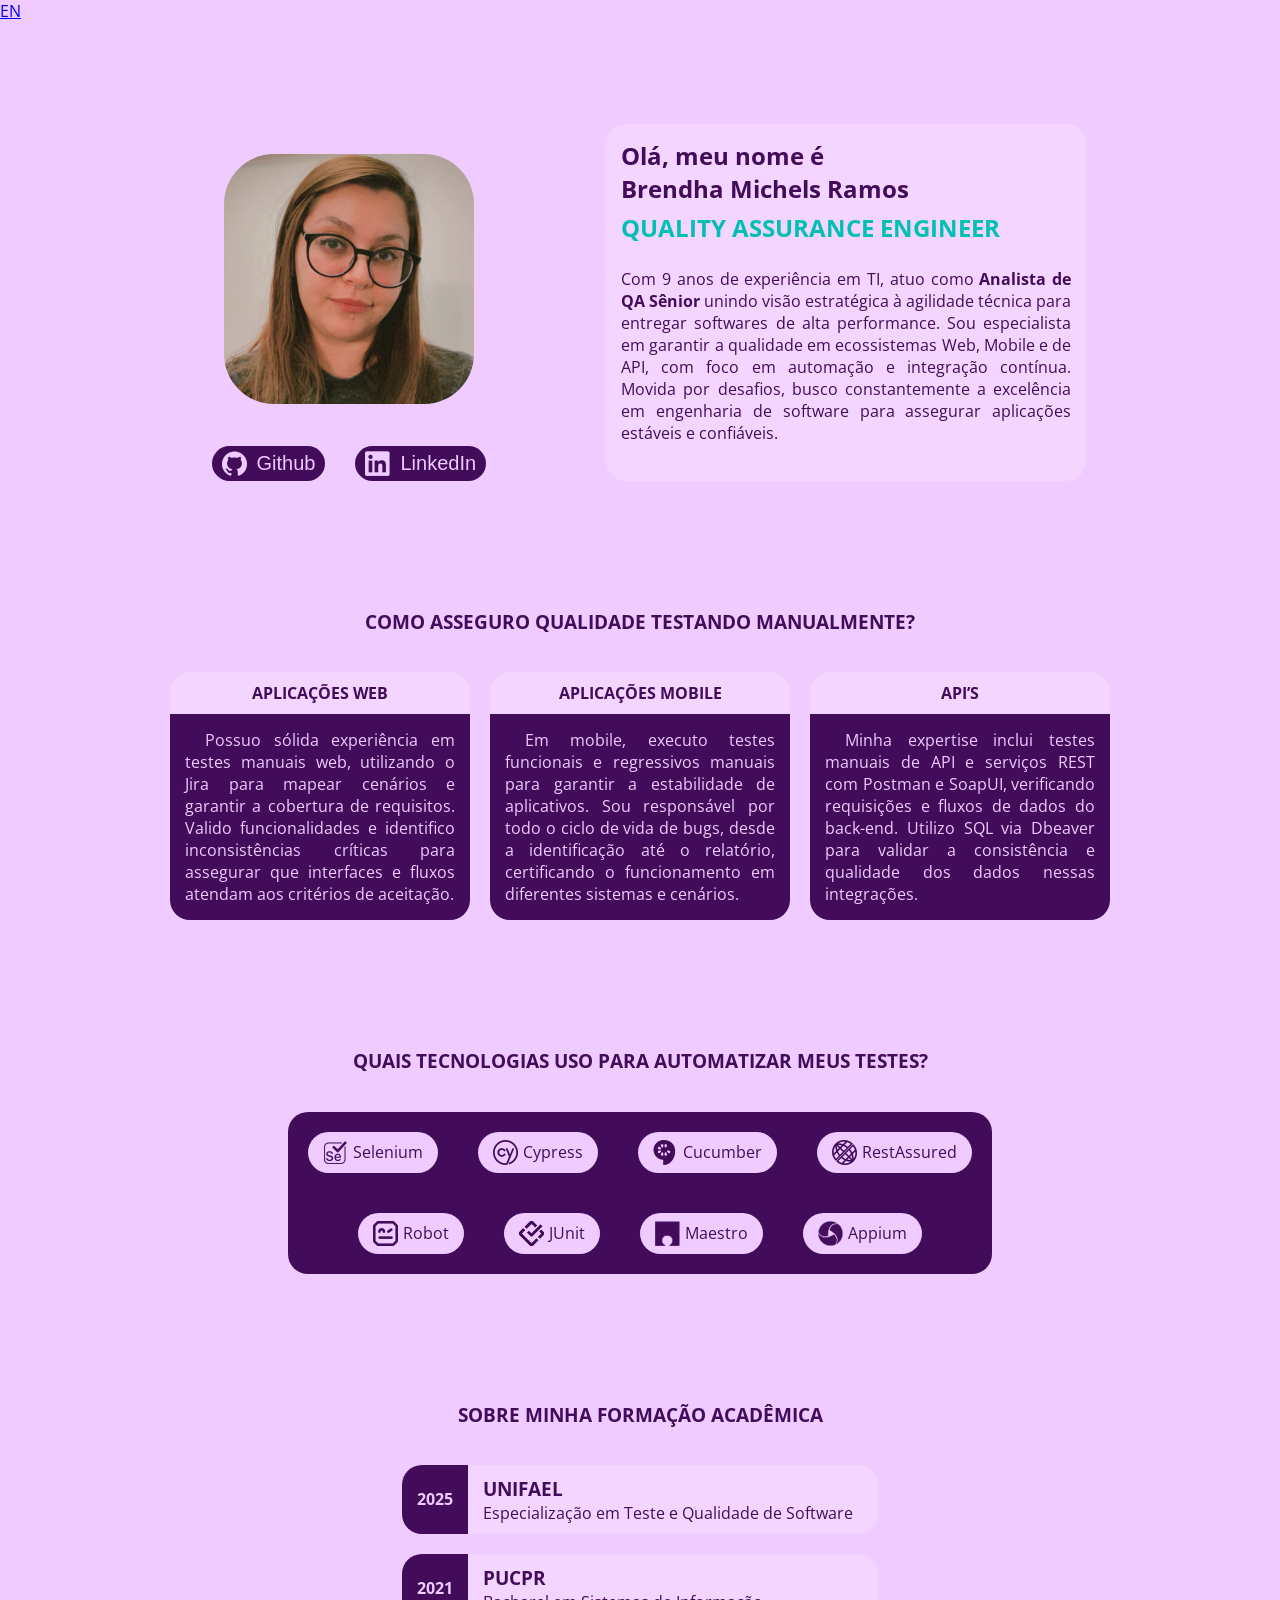
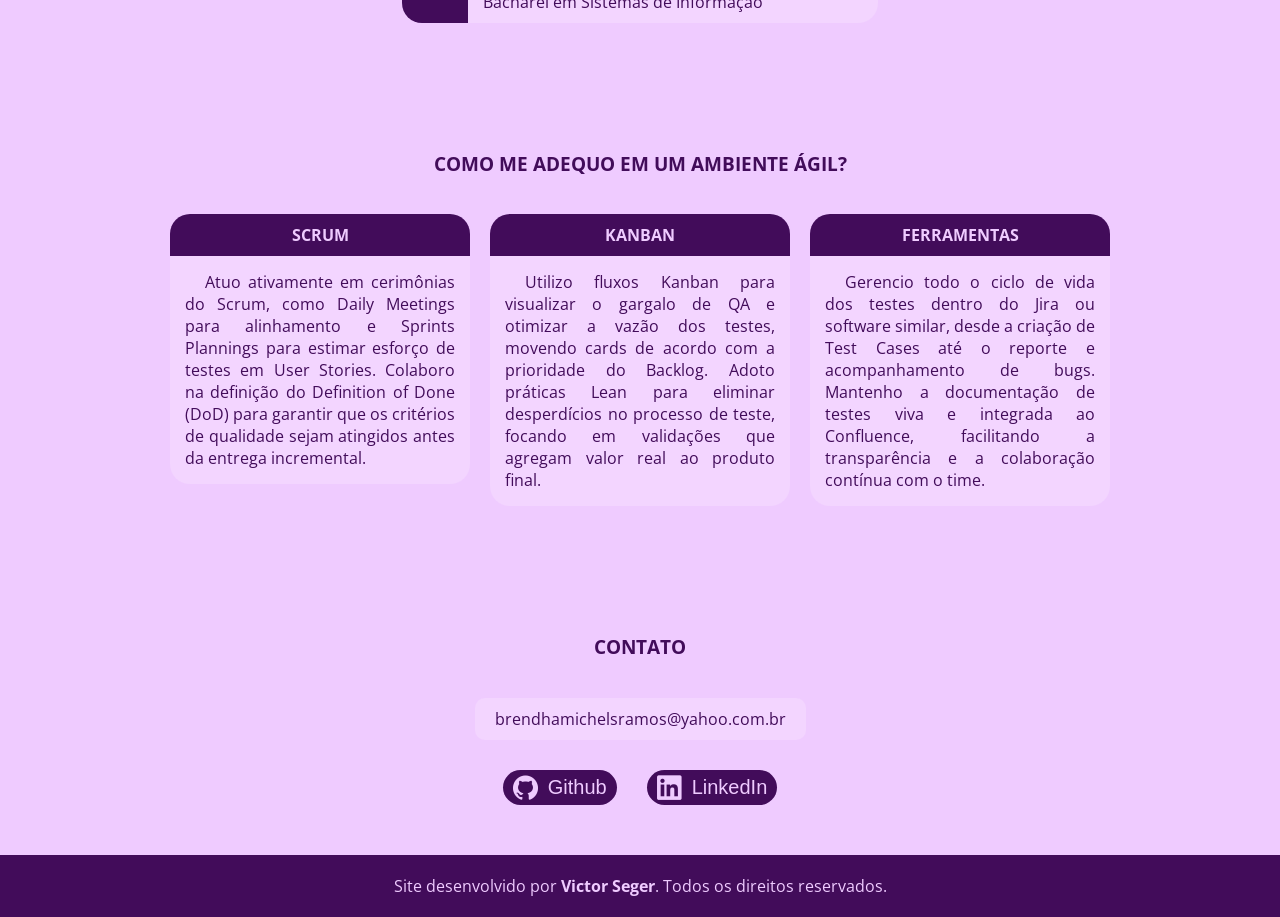
==== index.html @ f3546793 "Versão 1" ====
<!DOCTYPE html>
<html lang="pt-br">
<head>
    <meta charset="UTF-8">
    <meta name="viewport" content="width=device-width, initial-scale=1.0">
    <title>Brendha Ramos - Portifólio</title>
    <link rel="stylesheet" href="estilo/style.css">
</head>
<body>
    <header>
        <p><a href="#">EN</a></p>
    </header>
    <main>
        <section class="sobre">
            <div class="grid1">
                <div class="img-link">
                    <div class="perfil">
                        <img src="imagens/foto-perfil.png" alt="Foto de Brendha">
                    </div>
                    <div class="link">
                        <a href="https://github.com/BrendhaMichels" target="_blank" rel="external">
                            <button class="buttonicon">
                                <div class="icon1"></div>
                                <p>Github</p>
                            </button>
                        </a>
                        <a href="https://www.linkedin.com/in/brendha-ramos/" target="_blank" rel="external">
                            <button class="buttonicon">
                                <div class="icon2"></div>
                                <p>LinkedIn</p>
                            </button>
                        </a>
                    </div>
                </div>
                <div class="textual">
                    <h1>Olá, meu nome é <br> Brendha Michels Ramos</h1>
                    <h2>QUALITY ASSURANCE ENGINEER</h2>
                    <p>Com 9 anos de experiência em TI, atuo como <strong>Analista de QA Sênior</strong> unindo visão estratégica à agilidade técnica para entregar softwares de alta performance. Sou especialista em garantir a qualidade em ecossistemas Web, Mobile e de API, com foco em automação e integração contínua. Movida por desafios, busco constantemente a excelência em engenharia de software para assegurar aplicações estáveis e confiáveis.</p>
                </div>
            </div>
        </section>
        <section class="teste-manual">
            <div class="subtituloh3">
                <h3>COMO ASSEGURO QUALIDADE TESTANDO MANUALMENTE?</h3>
            </div>
            <div class="orgmanual">
                <div class="manual">
                    <h4>APLICAÇÕES WEB</h4>
                    <p>Possuo sólida experiência em testes manuais web, utilizando o Jira para mapear cenários e garantir a cobertura de requisitos. Valido funcionalidades e identifico inconsistências críticas para assegurar que interfaces e fluxos atendam aos critérios de aceitação.</p>
                </div>
                <div class="manual">
                    <h4>APLICAÇÕES MOBILE</h4>
                    <p>Em mobile, executo testes funcionais e regressivos manuais para garantir a estabilidade de aplicativos. Sou responsável por todo o ciclo de vida de bugs, desde a identificação até o relatório, certificando o funcionamento em diferentes sistemas e cenários.</p>
                </div>
                <div class="manual">
                    <h4>API’S</h4>
                    <p>Minha expertise inclui testes manuais de API e serviços REST com Postman e SoapUI, verificando requisições e fluxos de dados do back-end. Utilizo SQL via Dbeaver para validar a consistência e qualidade dos dados nessas integrações.</p>
                </div>
            </div>
        </section>
        <section class="automatizado">
            <div class="subtituloh3">
                <h3>QUAIS TECNOLOGIAS USO PARA AUTOMATIZAR MEUS TESTES?</h3>
            </div>
            <div class="org2">
                <div class="org1">
                    <div class="icone">
                        <img src="imagens/selenium-50x50-escuro.png" alt="Ícone Selenium">
                        <p>Selenium</p>
                    </div>
                    <div class="icone">
                        <img src="imagens/cypress-50x50-escuro.png" alt="Ícone Cypress">
                        <p>Cypress</p>
                    </div>
                    <div class="icone">
                        <img src="imagens/cucumber-50x50-escuro.png" alt="Ícone Cucumber">
                        <p>Cucumber</p>
                    </div>
                    <div class="icone">
                        <img src="imagens/restassured-50x50-escuro.png" alt="Ícone RestAssured">
                        <p>RestAssured</p>
                    </div>
                </div>
                <div class="org1">
                    <div class="icone">
                        <img src="imagens/robot-50x50-escuro.png" alt="Ícone Robot">
                        <p>Robot</p>
                    </div>
                    <div class="icone">
                        <img src="imagens/junit-50x50-escuro.png" alt="Ícone JUnit">
                        <p>JUnit</p>
                    </div>
                    <div class="icone">
                        <img src="imagens/maestro-50x50-escuro.png" alt="Ícone Maestro">
                        <p>Maestro</p>
                    </div>
                    <div class="icone">
                        <img src="imagens/appium-50x50-escuro.png" alt="Ícone Appium">
                        <p>Appium</p>
                    </div>
                </div>
            </div>
        </section>
        <section class="academica">
            <div class="subtituloh3">
                <h3>SOBRE MINHA FORMAÇÃO ACADÊMICA</h3>
            </div>
            <grid class="flex1">
                <div class="orgformacao">
                    <div class="formacao">
                        <h4 class="alano">2025</h4>
                        <div class="curso">
                            <h5>UNIFAEL</h5>
                            <p>Especialização em Teste e Qualidade de Software</p>
                        </div>
                    </div>
                    <div class="formacao">
                        <h4 class="alano">2021</h4>
                        <div class="curso">
                            <h5>PUCPR</h5>
                            <p>Bacharel em Sistemas de Informação</p>
                        </div>
                </div>
            </grid>
            </div>
        </section>
        <section class="agil">
            <div class="subtituloh3">
                <h3>COMO ME ADEQUO EM UM AMBIENTE ÁGIL?</h3>
            </div>
            <div class="orgagil1">
                <div class="agil1">
                    <h4>SCRUM</h4>
                    <p>Atuo ativamente em cerimônias do Scrum, como Daily Meetings para alinhamento e Sprints Plannings para estimar esforço de testes em User Stories. Colaboro na definição do Definition of Done (DoD) para garantir que os critérios de qualidade sejam atingidos antes da entrega incremental.</p>
                </div>
                <div class="agil1">
                    <h4>KANBAN</h4>
                    <p>Utilizo fluxos Kanban para visualizar o gargalo de QA e otimizar a vazão dos testes, movendo cards de acordo com a prioridade do Backlog. Adoto práticas Lean para eliminar desperdícios no processo de teste, focando em validações que agregam valor real ao produto final.</p>
                </div>
                <div class="agil1">
                    <h4>FERRAMENTAS</h4>
                    <p>Gerencio todo o ciclo de vida dos testes dentro do Jira ou software similar, desde a criação de Test Cases até o reporte e acompanhamento de bugs. Mantenho a documentação de testes viva e integrada ao Confluence, facilitando a transparência e a colaboração contínua com o time.</p>
                </div>
            </div>
        </section>
        <section class="contato">
            <div class="subtituloh3">
                <h3>CONTATO</h3>
            </div>
            <div class="email1">
                <p id="email">brendhamichelsramos@yahoo.com.br</p>
            </div>
            <div class="orglink">
                <div class="link">
                        <a href="https://github.com/BrendhaMichels" target="_blank" rel="external">
                            <button class="buttonicon">
                                <div class="icon1"></div>
                                <p>Github</p>
                            </button>
                        </a>
                        <a href="https://www.linkedin.com/in/brendha-ramos/" target="_blank" rel="external">
                            <button class="buttonicon">
                                <div class="icon2"></div>
                                <p>LinkedIn</p>
                            </button>
                        </a>
                    </div>
            </div>
        </section>
    </main>
    <footer>
        <p>Site desenvolvido por <a href="https://www.linkedin.com/in/victor-seger/" target="_blank" rel="external">Victor Seger</a>. Todos os direitos reservados.</p>
    </footer>
</body>
</html>
---- estilo/style.css ----
@charset "UTF-8";
@import url('https://fonts.googleapis.com/css2?family=Open+Sans:ital,wght@0,300..800;1,300..800&display=swap');

* {
    padding: 0;
    margin: 0;
}

:root {
    --lightestpurple: #F3D5FF;
    --lightpurple: #EFCBFF;
    --darkpurple: #420C5A;
    --cyan: #00C0B5;
    --midpurple: #C189D9;
}

body {
    background-color: var(--lightpurple);
    font-family: 'Open Sans', sans-serif;
}

section.sobre {
    display: flex;
    justify-content: center;
    align-items: center;

    margin-top: 8vw;
}
div.grid1{
    display: flex;
    column-gap: 8vw;
}
div.img-link{
    display: flex;
    flex-direction: column;
    align-items: center;
    row-gap: .5vw;
}
div.perfil {
    margin: 30px;
}
div.link {
    display: flex;
    column-gap: 30px;
}
.link > a {
    text-decoration: none;
}
.buttonicon {
    display: flex;
    justify-content: center;
    align-items: center;
    gap: 10px;
    background-color: var(--darkpurple);
    color: var(--lightpurple);
    padding: 5px 10px;
    border-radius: 30px;
    box-shadow: none;
    border: none;
    position: relative;
}
.buttonicon:hover {
    background-color: var(--cyan);
    color: var(--darkpurple);
    transition-duration: 0.2s
}
.buttonicon > div {
    width: 25px;
    height: 25px;
}
.buttonicon > p {
    font-size: 1.5em;
}
.icon1 {
    background-image: url(../imagens/github-50x50-claro.png);
    background-size: cover;
}
.buttonicon:hover .icon1{
    background-image: url(../imagens/github-50x50-escuro.png);
}
.icon2 {
    background-image: url(../imagens/linkedin-50x50-claro.png);
    background-size: cover;
}
.buttonicon:hover .icon2{
    background-image: url(../imagens/linkedin-50x50-escuro.png);
}
div.textual{
    background-color: var(--lightestpurple);
    border-radius: 20px;
    max-width: 450px;
    padding: 15px;
}

div.textual > h1{
    color: var(--darkpurple);
    margin-bottom: 6px;
}
div.textual > h2{
    color: var(--cyan);
    margin-bottom: 24px;
}
div.textual > p{
    color: var(--darkpurple);
    text-align: justify;
}
section h3 {
    color: var(--darkpurple);
    margin: 10vw 0 3vw 0;
}
.subtituloh3 {
    display: flex;
    justify-content: center;
    align-items: center;
}
.orgmanual {
    display: flex;
    justify-content: center;
    align-items: center;
    column-gap: 20px;
}
.manual {
    max-width: 300px;
}
.manual h4{
    background-color: var(--lightestpurple);
    color: var(--darkpurple);
    text-align: center;
    padding: 10px 0;
    border-radius: 20px 20px 0 0;
}
.manual p {
    background-color: var(--darkpurple);
    color: var(--lightpurple);
    text-align: justify;
    text-indent: 20px;
    padding: 15px;
    border-radius: 0 0 20px 20px;
}
.automatizado {
    display: flex;
    flex-direction: column;
    justify-content: center;
    align-items: center;
}
.org2{
    background-color: var(--darkpurple);
    max-width: 800px;
    padding: 20px;
    display: flex;
    flex-direction: column;
    row-gap: 40px;
    border-radius: 20px;
}
.org1 {
    display: flex;
    justify-content: center;
    align-items: center;
    column-gap: 40px;
}
.icone {
    display: flex;
    justify-content: center;
    align-items: center;
    gap: 5px;
    background-color: var(--lightpurple);
    color: var(--darkpurple);
    padding: 8px 15px;
    border-radius: 30px;
}
.icone:hover {
    background-color: var(--midpurple);
    transition-duration: 0.5s
}
.icone img {
    width: 25px;
    height: 25px;
}
.flex1 {
    display: flex;
    justify-content: center;
    align-items: center;
}
.orgformacao {
    display: grid;
    row-gap: 20px;
}
.formacao {
    display: flex;
}
.formacao h4 {
    background-color: var(--darkpurple);
    color: var(--lightpurple);
    text-align: center;
    padding: 15px;
    border-radius: 20px 0 0 20px;
}
.curso {
    background-color: var(--lightestpurple);
    color: var(--darkpurple);
    text-align: left;
    width: 380px;
    padding: 10px 15px;
    border-radius: 0 20px 20px 0;
}
.curso h5 {
    font-weight: bold;
    font-size: 1.2em;
}
.alano {
    display: flex;
    justify-content: center;
    align-items: center;
}
.orgagil1 {
    display: flex;
    justify-content: center;
    align-items: top;
    column-gap: 20px;
}
.agil1 {
    max-width: 300px;
}
.agil1 h4 {
    background-color: var(--darkpurple);
    color: var(--lightpurple);
    text-align: center;
    padding: 10px 0;
    border-radius: 20px 20px 0 0;
}
.agil1 p {
    background-color: var(--lightestpurple);
    color: var(--darkpurple);
    text-align: justify;
    text-indent: 20px;
    padding: 15px;
    border-radius: 0 0 20px 20px;
}
.email1 {
    display: flex;
    justify-content: center;
    align-items: center;
}
#email {
    background-color: var(--lightestpurple);
    color: var(--darkpurple);
    max-width: 300px;
    text-align: center;
    padding: 10px 20px;
    border-radius: 10px;
    margin-bottom: 30px;
}
.orglink {
    display: flex;
    justify-content: center;
    align-items: center;
    column-gap: 30px;
}
footer {
    background-color: var(--darkpurple);
    color: var(--lightpurple);
    text-align: center;
    margin-top: 50px;
    padding: 20px 0;
}
footer a{
    text-decoration: none;
    color: var(--lightpurple);
    font-weight: bold;
}
footer a:hover {
    text-decoration: underline;
}
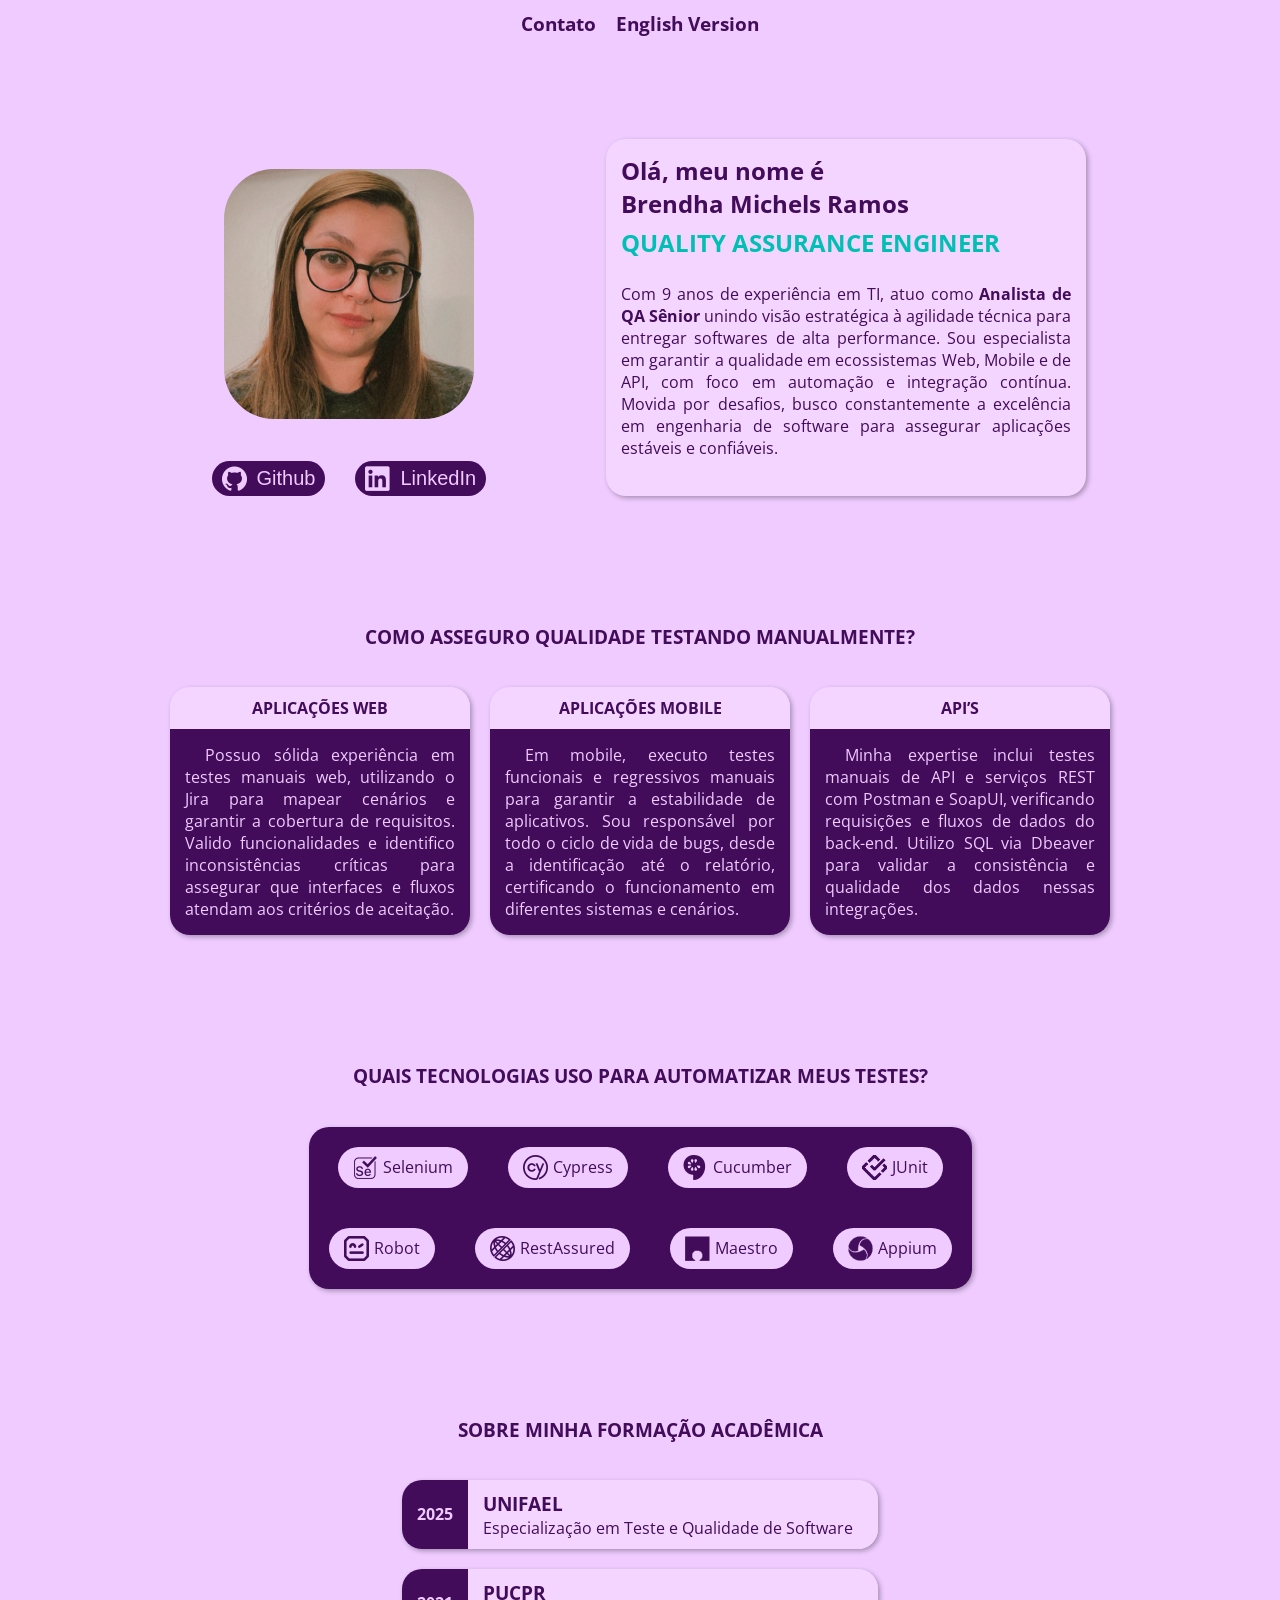
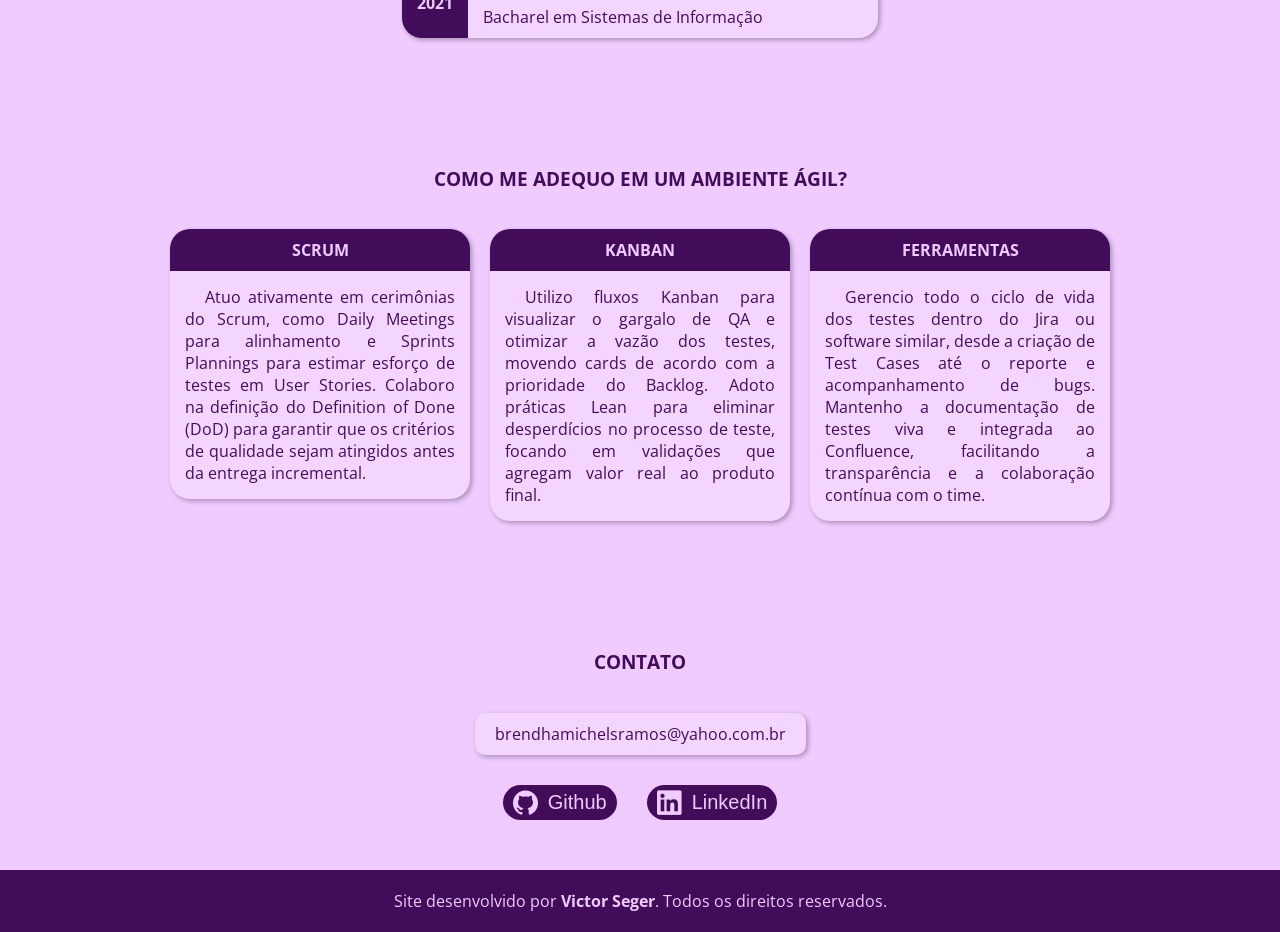
==== commit 2c153a85: "responsividade mobile" ====
--- a/index.html
+++ b/index.html
@@ -8,7 +8,8 @@
 </head>
 <body>
     <header>
-        <p><a href="#">EN</a></p>
+        <p><a href="#contato1">Contato</a></p>
+        <p id="ingles"><a href="#">English Version</a></p>
     </header>
     <main>
         <section class="sobre">
@@ -77,8 +78,8 @@
                         <p>Cucumber</p>
                     </div>
                     <div class="icone">
-                        <img src="imagens/restassured-50x50-escuro.png" alt="Ícone RestAssured">
-                        <p>RestAssured</p>
+                        <img src="imagens/junit-50x50-escuro.png" alt="Ícone JUnit">
+                        <p>JUnit</p>
                     </div>
                 </div>
                 <div class="org1">
@@ -87,8 +88,8 @@
                         <p>Robot</p>
                     </div>
                     <div class="icone">
-                        <img src="imagens/junit-50x50-escuro.png" alt="Ícone JUnit">
-                        <p>JUnit</p>
+                        <img src="imagens/restassured-50x50-escuro.png" alt="Ícone RestAssured">
+                        <p>RestAssured</p>
                     </div>
                     <div class="icone">
                         <img src="imagens/maestro-50x50-escuro.png" alt="Ícone Maestro">
@@ -143,7 +144,7 @@
                 </div>
             </div>
         </section>
-        <section class="contato">
+        <section class="contato" id="contato1">
             <div class="subtituloh3">
                 <h3>CONTATO</h3>
             </div>
--- a/estilo/style.css
+++ b/estilo/style.css
@@ -18,7 +18,22 @@
     background-color: var(--lightpurple);
     font-family: 'Open Sans', sans-serif;
 }
-
+header {
+    display: flex;
+    justify-content: center;
+    align-items: center;
+    gap: 20px;
+    padding-top: 10px;
+}
+header a {
+    text-decoration: none;
+    color: var(--darkpurple);
+    font-weight: bold;
+    font-size: 1.2em;
+}
+header a:hover {
+    text-decoration: underline;
+}
 section.sobre {
     display: flex;
     justify-content: center;
@@ -90,6 +105,7 @@
     border-radius: 20px;
     max-width: 450px;
     padding: 15px;
+    box-shadow: 2px 2px 5px rgba(0, 0, 0, 0.301);
 }
 
 div.textual > h1{
@@ -121,6 +137,8 @@
 }
 .manual {
     max-width: 300px;
+    box-shadow: 2px 2px 5px rgba(0, 0, 0, 0.301);
+    border-radius: 20px;
 }
 .manual h4{
     background-color: var(--lightestpurple);
@@ -151,6 +169,7 @@
     flex-direction: column;
     row-gap: 40px;
     border-radius: 20px;
+    box-shadow: 2px 2px 5px rgba(0, 0, 0, 0.301);
 }
 .org1 {
     display: flex;
@@ -187,6 +206,8 @@
 }
 .formacao {
     display: flex;
+    box-shadow: 2px 2px 5px rgba(0, 0, 0, 0.301);
+    border-radius: 20px;
 }
 .formacao h4 {
     background-color: var(--darkpurple);
@@ -227,6 +248,7 @@
     text-align: center;
     padding: 10px 0;
     border-radius: 20px 20px 0 0;
+    box-shadow: 2px 2px 5px rgba(0, 0, 0, 0.301);
 }
 .agil1 p {
     background-color: var(--lightestpurple);
@@ -235,6 +257,7 @@
     text-indent: 20px;
     padding: 15px;
     border-radius: 0 0 20px 20px;
+    box-shadow: 2px 2px 5px rgba(0, 0, 0, 0.301);
 }
 .email1 {
     display: flex;
@@ -249,6 +272,7 @@
     padding: 10px 20px;
     border-radius: 10px;
     margin-bottom: 30px;
+    box-shadow: 2px 2px 5px rgba(0, 0, 0, 0.301);
 }
 .orglink {
     display: flex;
@@ -270,4 +294,72 @@
 }
 footer a:hover {
     text-decoration: underline;
-}+}
+@media screen and (max-width: 720px) {
+    header a {
+        font-size: 1em;
+    }
+    div.grid1{
+    display: flex;
+    flex-direction: column;
+    justify-content: center;
+    align-items: center;
+    row-gap: 8vw;
+    }
+    div.perfil > img {
+        max-width: 200px;
+    }
+    .buttonicon {
+        transform: scale(0.8);
+        transform-origin: center;
+    }
+    div.textual {
+        transform: scale(0.8);
+        transform-origin: center;
+    }
+    section h3 {
+        margin: 5vw 0;
+    }
+    .subtituloh3 {
+        text-align: center;
+        margin-bottom: 2px;
+        font-size: 0.9em;
+    }
+    .orgmanual {
+        flex-direction: column;
+    }
+    .manual {
+        transform: scale(0.8);
+        transform-origin: center;
+    }
+    .org2 {
+        transform: scale(0.8);
+        transform-origin: center;
+        row-gap: 10px;
+    }
+    .org1 {
+        display: flex;
+        flex-wrap: wrap;
+        row-gap: 10px;
+    }
+    .formacao {
+        transform: scale(0.7);
+        transform-origin: center;
+    }
+    .orgagil1 {
+        flex-direction: column;
+        justify-content: center;
+        align-items: center;
+    }
+    .agil1 {
+        transform: scale(0.8);
+        transform-origin: center;
+    }
+    #email {
+        transform: scale(0.8);
+        transform-origin: center;
+    }
+    footer{
+        font-size: 0.8em;
+    }
+}
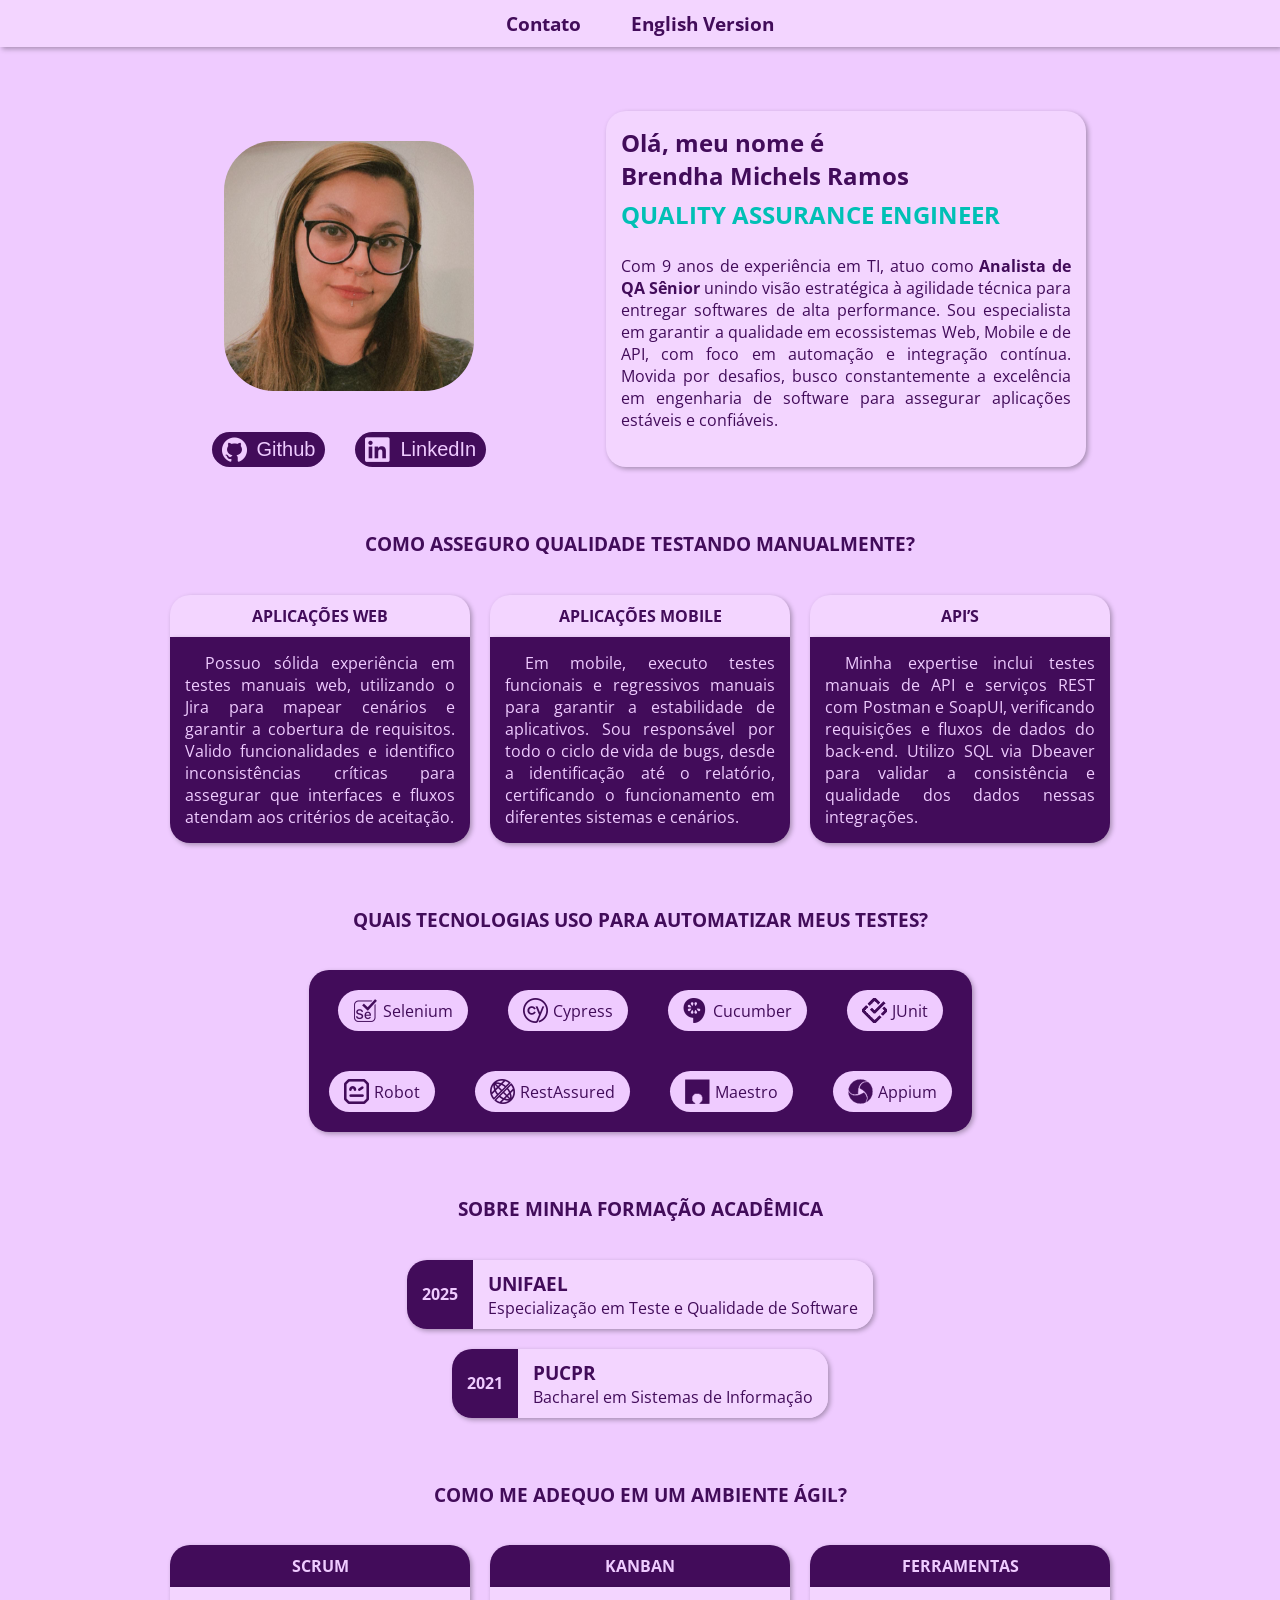
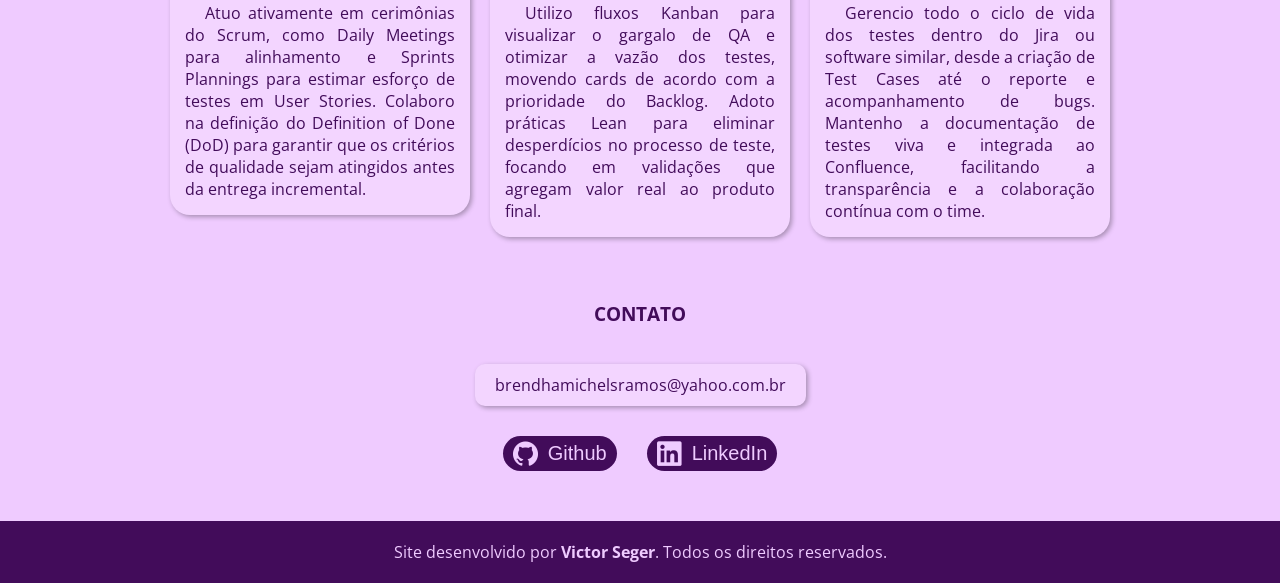
==== commit 9e4837dd: "Adicionando link email" ====
--- a/index.html
+++ b/index.html
@@ -9,7 +9,7 @@
 <body>
     <header>
         <p><a href="#contato1">Contato</a></p>
-        <p id="ingles"><a href="#">English Version</a></p>
+        <p id="ingles"><a href="pags/english.html" rel="internal">English Version</a></p>
     </header>
     <main>
         <section class="sobre">
@@ -149,7 +149,10 @@
                 <h3>CONTATO</h3>
             </div>
             <div class="email1">
-                <p id="email">brendhamichelsramos@yahoo.com.br</p>
+                <p id="email">
+                    <adress>
+                        <a href="mailto:brendhamichelsramos@yahoo.com.br">brendhamichelsramos@yahoo.com.br</a>
+                    </adress></p>
             </div>
             <div class="orglink">
                 <div class="link">
--- a/estilo/style.css
+++ b/estilo/style.css
@@ -19,11 +19,13 @@
     font-family: 'Open Sans', sans-serif;
 }
 header {
-    display: flex;
-    justify-content: center;
-    align-items: center;
-    gap: 20px;
-    padding-top: 10px;
+    background-color: var(--lightestpurple);
+    display: flex;
+    justify-content: center;
+    align-items: center;
+    gap: 50px;
+    padding: 10px 0px;
+    box-shadow: 2px 2px 5px rgba(0, 0, 0, 0.301);
 }
 header a {
     text-decoration: none;
@@ -39,7 +41,7 @@
     justify-content: center;
     align-items: center;
 
-    margin-top: 8vw;
+    margin-top: 5vw;
 }
 div.grid1{
     display: flex;
@@ -122,7 +124,7 @@
 }
 section h3 {
     color: var(--darkpurple);
-    margin: 10vw 0 3vw 0;
+    margin: 5vw 0 3vw 0;
 }
 .subtituloh3 {
     display: flex;
@@ -132,12 +134,11 @@
 .orgmanual {
     display: flex;
     justify-content: center;
-    align-items: center;
+    align-items: top;
     column-gap: 20px;
 }
 .manual {
     max-width: 300px;
-    box-shadow: 2px 2px 5px rgba(0, 0, 0, 0.301);
     border-radius: 20px;
 }
 .manual h4{
@@ -146,6 +147,7 @@
     text-align: center;
     padding: 10px 0;
     border-radius: 20px 20px 0 0;
+    box-shadow: 2px 2px 5px rgba(0, 0, 0, 0.301);
 }
 .manual p {
     background-color: var(--darkpurple);
@@ -154,6 +156,7 @@
     text-indent: 20px;
     padding: 15px;
     border-radius: 0 0 20px 20px;
+    box-shadow: 2px 2px 5px rgba(0, 0, 0, 0.301);
 }
 .automatizado {
     display: flex;
@@ -201,7 +204,10 @@
     align-items: center;
 }
 .orgformacao {
-    display: grid;
+    display: flex;
+    flex-direction: column;
+    justify-content: center;
+    align-items: center;
     row-gap: 20px;
 }
 .formacao {
@@ -220,7 +226,7 @@
     background-color: var(--lightestpurple);
     color: var(--darkpurple);
     text-align: left;
-    width: 380px;
+    max-width: 380px;
     padding: 10px 15px;
     border-radius: 0 20px 20px 0;
 }
@@ -274,6 +280,13 @@
     margin-bottom: 30px;
     box-shadow: 2px 2px 5px rgba(0, 0, 0, 0.301);
 }
+#email a {
+    text-decoration: none;
+    color: var(--darkpurple);
+}
+#email a:hover {
+    text-decoration: underline;
+}
 .orglink {
     display: flex;
     justify-content: center;
@@ -296,6 +309,10 @@
     text-decoration: underline;
 }
 @media screen and (max-width: 720px) {
+    #englishheader {
+        gap: 20px;
+        font-size: .9em;
+    }
     header a {
         font-size: 1em;
     }
@@ -304,7 +321,7 @@
     flex-direction: column;
     justify-content: center;
     align-items: center;
-    row-gap: 8vw;
+    row-gap:  3vw;
     }
     div.perfil > img {
         max-width: 200px;
@@ -327,6 +344,8 @@
     }
     .orgmanual {
         flex-direction: column;
+        justify-content: center;
+        align-items: center;
     }
     .manual {
         transform: scale(0.8);
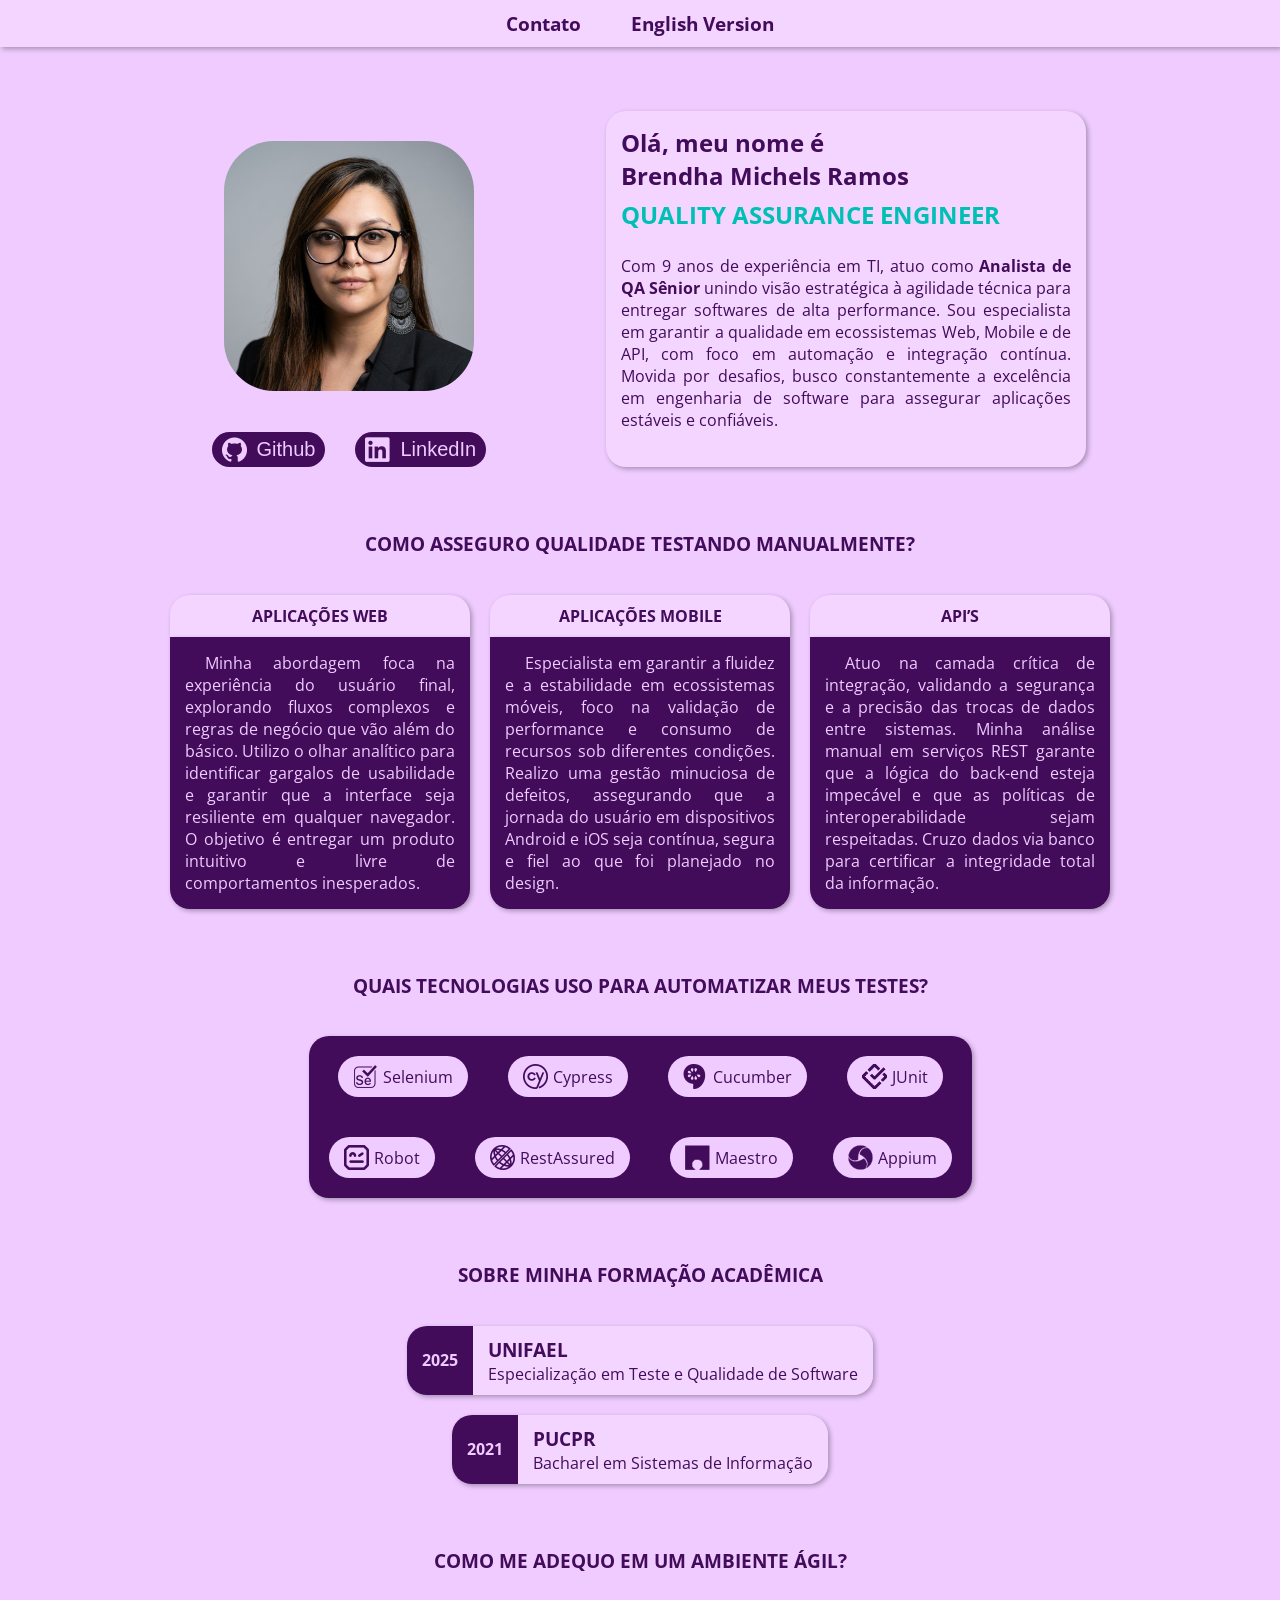
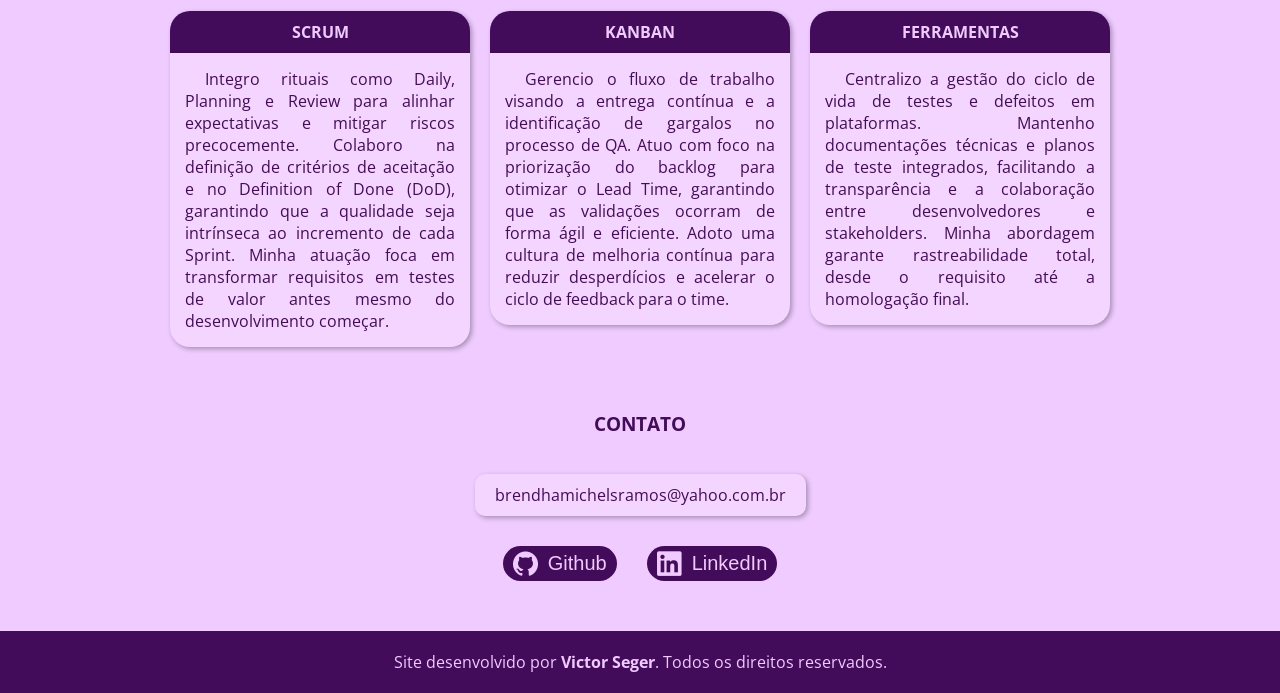
==== commit c8ae247f: "Ajustes texto e imagem" ====
--- a/index.html
+++ b/index.html
@@ -5,6 +5,7 @@
     <meta name="viewport" content="width=device-width, initial-scale=1.0">
     <title>Brendha Ramos - Portifólio</title>
     <link rel="stylesheet" href="estilo/style.css">
+    <link rel="shortcut icon" href="imagens/favicon.ico" type="image/x-icon">
 </head>
 <body>
     <header>
@@ -16,7 +17,7 @@
             <div class="grid1">
                 <div class="img-link">
                     <div class="perfil">
-                        <img src="imagens/foto-perfil.png" alt="Foto de Brendha">
+                        <img src="imagens/foto-perfil2.png" alt="Foto de Brendha">
                     </div>
                     <div class="link">
                         <a href="https://github.com/BrendhaMichels" target="_blank" rel="external">
@@ -47,15 +48,15 @@
             <div class="orgmanual">
                 <div class="manual">
                     <h4>APLICAÇÕES WEB</h4>
-                    <p>Possuo sólida experiência em testes manuais web, utilizando o Jira para mapear cenários e garantir a cobertura de requisitos. Valido funcionalidades e identifico inconsistências críticas para assegurar que interfaces e fluxos atendam aos critérios de aceitação.</p>
+                    <p>Minha abordagem foca na experiência do usuário final, explorando fluxos complexos e regras de negócio que vão além do básico. Utilizo o olhar analítico para identificar gargalos de usabilidade e garantir que a interface seja resiliente em qualquer navegador. O objetivo é entregar um produto intuitivo e livre de comportamentos inesperados.</p>
                 </div>
                 <div class="manual">
                     <h4>APLICAÇÕES MOBILE</h4>
-                    <p>Em mobile, executo testes funcionais e regressivos manuais para garantir a estabilidade de aplicativos. Sou responsável por todo o ciclo de vida de bugs, desde a identificação até o relatório, certificando o funcionamento em diferentes sistemas e cenários.</p>
+                    <p>Especialista em garantir a fluidez e a estabilidade em ecossistemas móveis, foco na validação de performance e consumo de recursos sob diferentes condições. Realizo uma gestão minuciosa de defeitos, assegurando que a jornada do usuário em dispositivos Android e iOS seja contínua, segura e fiel ao que foi planejado no design.</p>
                 </div>
                 <div class="manual">
                     <h4>API’S</h4>
-                    <p>Minha expertise inclui testes manuais de API e serviços REST com Postman e SoapUI, verificando requisições e fluxos de dados do back-end. Utilizo SQL via Dbeaver para validar a consistência e qualidade dos dados nessas integrações.</p>
+                    <p>Atuo na camada crítica de integração, validando a segurança e a precisão das trocas de dados entre sistemas. Minha análise manual em serviços REST garante que a lógica do back-end esteja impecável e que as políticas de interoperabilidade sejam respeitadas. Cruzo dados via banco para certificar a integridade total da informação.</p>
                 </div>
             </div>
         </section>
@@ -132,15 +133,15 @@
             <div class="orgagil1">
                 <div class="agil1">
                     <h4>SCRUM</h4>
-                    <p>Atuo ativamente em cerimônias do Scrum, como Daily Meetings para alinhamento e Sprints Plannings para estimar esforço de testes em User Stories. Colaboro na definição do Definition of Done (DoD) para garantir que os critérios de qualidade sejam atingidos antes da entrega incremental.</p>
+                    <p>Integro rituais como Daily, Planning e Review para alinhar expectativas e mitigar riscos precocemente. Colaboro na definição de critérios de aceitação e no Definition of Done (DoD), garantindo que a qualidade seja intrínseca ao incremento de cada Sprint. Minha atuação foca em transformar requisitos em testes de valor antes mesmo do desenvolvimento começar.</p>
                 </div>
                 <div class="agil1">
                     <h4>KANBAN</h4>
-                    <p>Utilizo fluxos Kanban para visualizar o gargalo de QA e otimizar a vazão dos testes, movendo cards de acordo com a prioridade do Backlog. Adoto práticas Lean para eliminar desperdícios no processo de teste, focando em validações que agregam valor real ao produto final.</p>
+                    <p>Gerencio o fluxo de trabalho visando a entrega contínua e a identificação de gargalos no processo de QA. Atuo com foco na priorização do backlog para otimizar o Lead Time, garantindo que as validações ocorram de forma ágil e eficiente. Adoto uma cultura de melhoria contínua para reduzir desperdícios e acelerar o ciclo de feedback para o time.</p>
                 </div>
                 <div class="agil1">
                     <h4>FERRAMENTAS</h4>
-                    <p>Gerencio todo o ciclo de vida dos testes dentro do Jira ou software similar, desde a criação de Test Cases até o reporte e acompanhamento de bugs. Mantenho a documentação de testes viva e integrada ao Confluence, facilitando a transparência e a colaboração contínua com o time.</p>
+                    <p>Centralizo a gestão do ciclo de vida de testes e defeitos em plataformas. Mantenho documentações técnicas e planos de teste integrados, facilitando a transparência e a colaboração entre desenvolvedores e stakeholders. Minha abordagem garante rastreabilidade total, desde o requisito até a homologação final.</p>
                 </div>
             </div>
         </section>
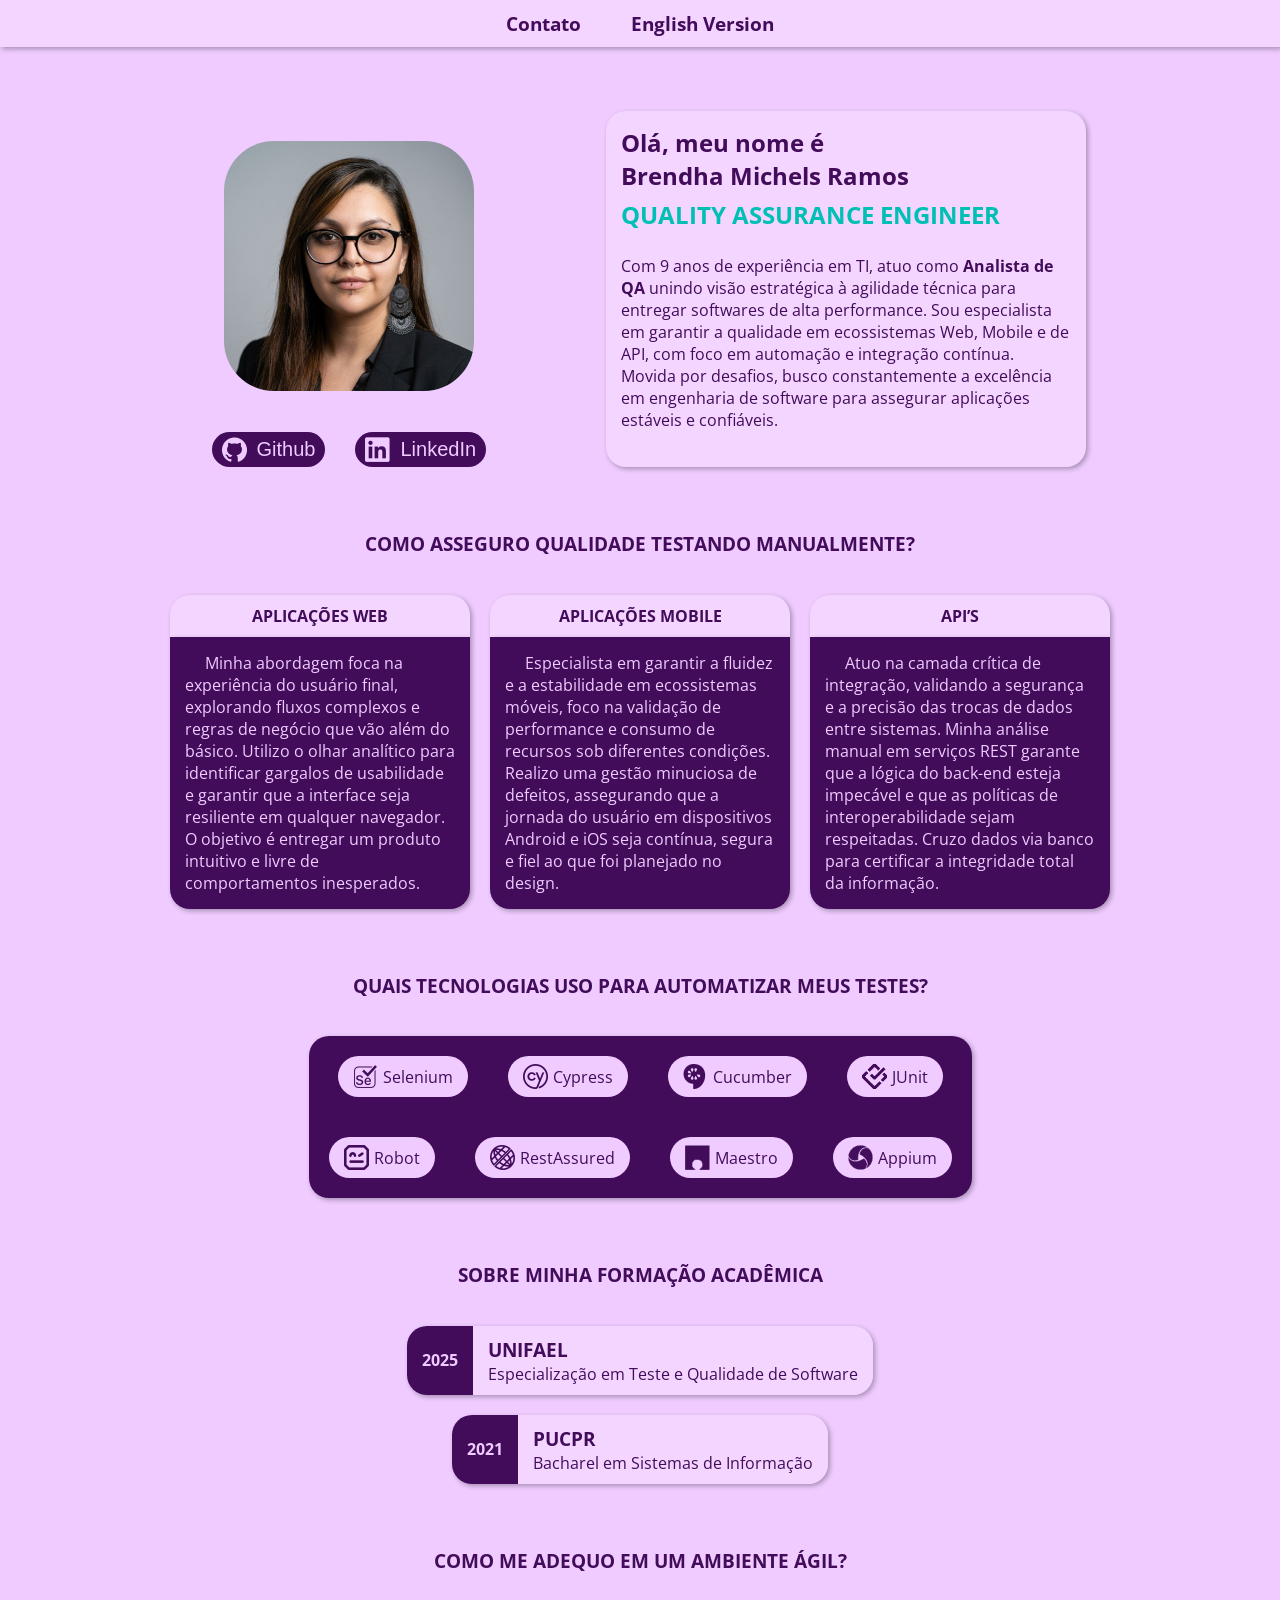
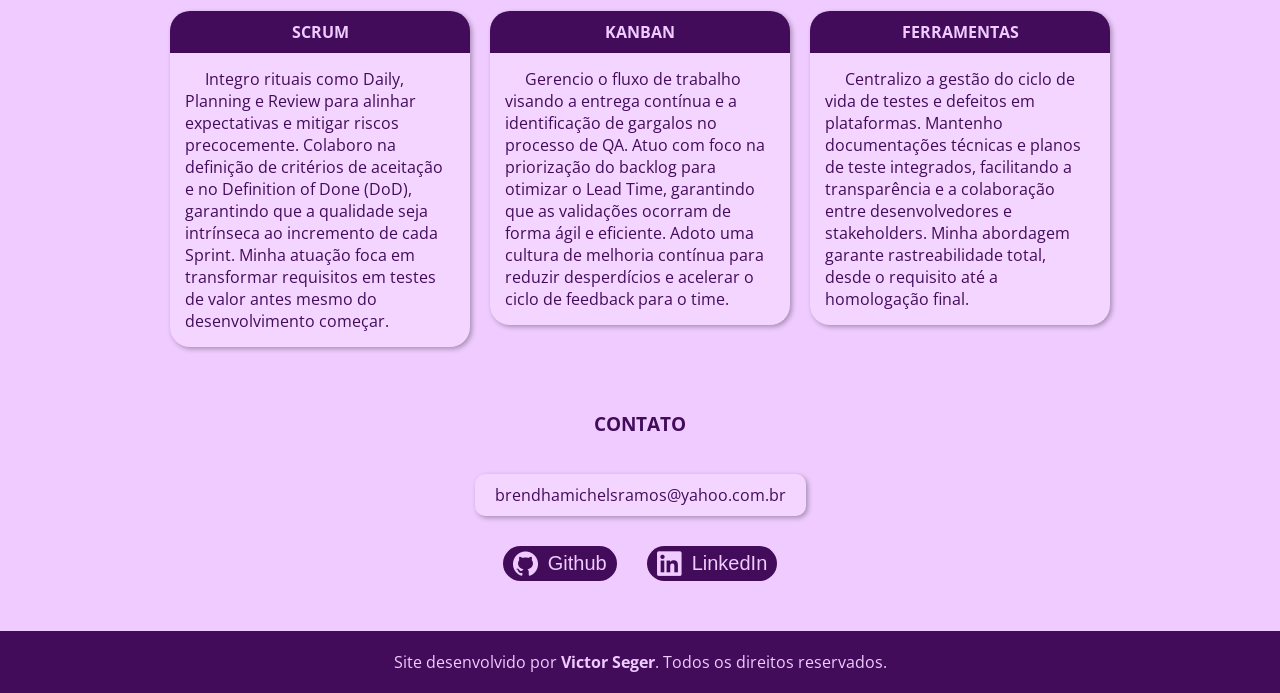
==== commit 3006041d: "tirei o senior" ====
--- a/index.html
+++ b/index.html
@@ -37,7 +37,7 @@
                 <div class="textual">
                     <h1>Olá, meu nome é <br> Brendha Michels Ramos</h1>
                     <h2>QUALITY ASSURANCE ENGINEER</h2>
-                    <p>Com 9 anos de experiência em TI, atuo como <strong>Analista de QA Sênior</strong> unindo visão estratégica à agilidade técnica para entregar softwares de alta performance. Sou especialista em garantir a qualidade em ecossistemas Web, Mobile e de API, com foco em automação e integração contínua. Movida por desafios, busco constantemente a excelência em engenharia de software para assegurar aplicações estáveis e confiáveis.</p>
+                    <p>Com 9 anos de experiência em TI, atuo como <strong>Analista de QA</strong> unindo visão estratégica à agilidade técnica para entregar softwares de alta performance. Sou especialista em garantir a qualidade em ecossistemas Web, Mobile e de API, com foco em automação e integração contínua. Movida por desafios, busco constantemente a excelência em engenharia de software para assegurar aplicações estáveis e confiáveis.</p>
                 </div>
             </div>
         </section>
--- a/estilo/style.css
+++ b/estilo/style.css
@@ -120,7 +120,7 @@
 }
 div.textual > p{
     color: var(--darkpurple);
-    text-align: justify;
+    text-align: left;
 }
 section h3 {
     color: var(--darkpurple);
@@ -152,7 +152,7 @@
 .manual p {
     background-color: var(--darkpurple);
     color: var(--lightpurple);
-    text-align: justify;
+    text-align: left;
     text-indent: 20px;
     padding: 15px;
     border-radius: 0 0 20px 20px;
@@ -259,7 +259,7 @@
 .agil1 p {
     background-color: var(--lightestpurple);
     color: var(--darkpurple);
-    text-align: justify;
+    text-align: left;
     text-indent: 20px;
     padding: 15px;
     border-radius: 0 0 20px 20px;
